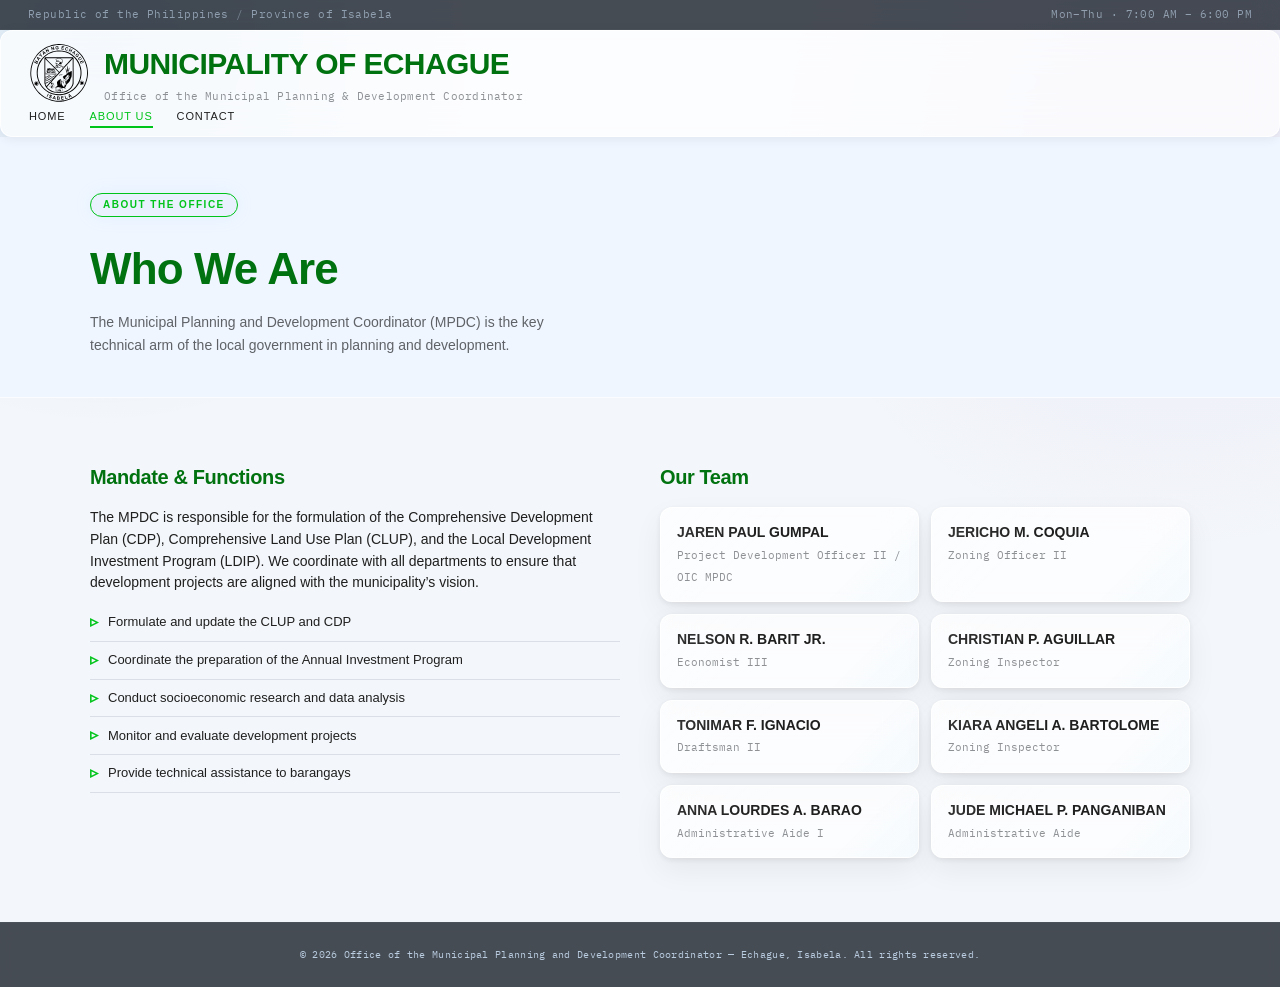
==== aboutus.html @ 360e793a "Add files via upload" ====
<!-- aboutus.html -->
<!DOCTYPE html>
<html lang="en">
<head>
  <meta charset="UTF-8" />
  <meta name="viewport" content="width=device-width, initial-scale=1.0" />
  <title>MPDC · About Us</title>
  <link rel="stylesheet" href="style.css" />
  <link rel="preconnect" href="https://fonts.googleapis.com" />
  <link rel="preconnect" href="https://fonts.gstatic.com" crossorigin />
  <link href="https://fonts.googleapis.com/css2?family=Space+Grotesk:wght@400;500;600;700&family=Source+Serif+4:opsz,wght@8..60,400;8..60,500;8..60,600&family=IBM+Plex+Mono:wght@400;500&display=swap" rel="stylesheet" />
</head>
<body>
  <header class="topbar">
    <span>Republic of the Philippines <span class="mono">/</span> Province of Isabela</span>
    <span>Mon–Thu · 7:00 AM – 6:00 PM</span>
  </header>

  <nav class="mainnav">
    <div class="brand"><img src="logo.svg" class="my-image" alt=""></img>
      <div class="brand-text">
        <div class="name">MUNICIPALITY OF ECHAGUE</div>
        <div class="sub">Office of the Municipal Planning & Development Coordinator</div>
      </div>
    </div>
    <ul>
      <li><a href="home.html">Home</a></li>
      <li><a href="aboutus.html" class="active">About Us</a></li>
      <li><a href="contactus.html">Contact</a></li>
    </ul>
  </nav>

  <section class="page-header">
    <div class="section-inner">
      <span class="eyebrow">About the Office</span>
      <h1>Who We Are</h1>
      <p class="lead">The Municipal Planning and Development Coordinator (MPDC) is the key technical arm of the local government in planning and development.</p>
    </div>
  </section>

  <section>
    <div class="section-inner about-grid">
      <div>
        <h2>Mandate &amp; Functions</h2>
        <p>The MPDC is responsible for the formulation of the Comprehensive Development Plan (CDP), Comprehensive Land Use Plan (CLUP), and the Local Development Investment Program (LDIP). We coordinate with all departments to ensure that development projects are aligned with the municipality’s vision.</p>
        <ul class="function-list">
          <li>Formulate and update the CLUP and CDP</li>
          <li>Coordinate the preparation of the Annual Investment Program</li>
          <li>Conduct socioeconomic research and data analysis</li>
          <li>Monitor and evaluate development projects</li>
          <li>Provide technical assistance to barangays</li>
        </ul>
      </div>
      <div>
        <h2>Our Team</h2>
        <div class="team-grid">
          <div class="team-card"><span class="team-name">JAREN PAUL GUMPAL</span><span class="team-role">Project Development Officer II / OIC MPDC</span></div>
          <div class="team-card"><span class="team-name">JERICHO M. COQUIA</span><span class="team-role">Zoning Officer II</span></div>
          <div class="team-card"><span class="team-name">NELSON R. BARIT JR.</span><span class="team-role">Economist III</span></div>
          <div class="team-card"><span class="team-name">CHRISTIAN P. AGUILLAR</span><span class="team-role">Zoning Inspector</span></div>
          <div class="team-card"><span class="team-name">TONIMAR F. IGNACIO</span><span class="team-role">Draftsman II</span></div>
          <div class="team-card"><span class="team-name">KIARA ANGELI A. BARTOLOME</span><span class="team-role">Zoning Inspector</span></div>
          <div class="team-card"><span class="team-name">ANNA LOURDES A. BARAO</span><span class="team-role">Administrative Aide I</span></div>
          <div class="team-card"><span class="team-name">JUDE MICHAEL P. PANGANIBAN</span><span class="team-role">Administrative Aide</span></div>  
        </div>
      </div>
    </div>
  </section>

  <footer>© 2026 Office of the Municipal Planning and Development Coordinator — Echague, Isabela. All rights reserved.</footer>
</body>
</html>
---- style.css ----
/* style.css — minimalist cool blue-gray & black scheme */
:root {
  --navy: #00720f;
  --primary: #00c41a;
  --primary-light: #f0f6ff;
  --paper: #f3f6fa;
  --card: rgba(255, 255, 255, 0.78);
  --ink: #1f1f1f;
  --gray: #5f6368;
  --gray-light: #d9dee7;
  --grid: #dfe5ed;
  --gold: #6cd43b;
  --radius: 12px;
  --shadow: 0 2px 6px rgba(0, 0, 0, 0.08), 0 12px 30px rgba(0, 0, 0, 0.06);
  --glass-border: 1px solid rgba(255, 255, 255, 0.72);
  --glass-bg: rgba(255, 255, 255, 0.78);
  --glass-blur: blur(18px);

  /* Adjustable text scale */
  --text-scale: 1;
  --body-size: calc(14px * var(--text-scale));
  --small-size: calc(11px * var(--text-scale));
  --heading-scale: var(--text-scale);
}

* {
  box-sizing: border-box;
  margin: 0;
  padding: 0;
}

html {
  scroll-behavior: smooth;
}

body {
  background:
    radial-gradient(circle at 8% 5%, rgba(0, 120, 212, 0.10), transparent 25%),
    radial-gradient(circle at 92% 15%, rgba(140, 90, 220, 0.08), transparent 28%),
    var(--paper);
  color: var(--ink);
  font-family: 'Segoe UI Variable', 'Segoe UI', -apple-system, BlinkMacSystemFont, Roboto, Arial, sans-serif;
  font-size: var(--body-size);
  line-height: 1.55;
  font-weight: 400;
  transition: background 0.25s, color 0.25s;
  -webkit-font-smoothing: antialiased;
  -moz-osx-font-smoothing: grayscale;
}

/* --- dark mode (toggle ready) --- */
@media (prefers-color-scheme: dark) {
  :root {
    --navy: #202020;
    --primary: #60cdff;
    --primary-light: #252525;
    --paper: #202020;
    --card: rgba(45, 45, 45, 0.82);
    --ink: #f5f5f5;
    --gray: #c8c8c8;
    --gray-light: #454545;
    --grid: #444;
    --gold: #60cdff;
    --shadow: 0 2px 8px rgba(0, 0, 0, 0.35), 0 14px 32px rgba(0, 0, 0, 0.25);
  }
}

h1,
h2,
h3,
.eyebrow,
nav a,
.title-block,
.stat-num,
button,
.name,
.tag {
  font-family: 'Inter', -apple-system, BlinkMacSystemFont, 'Segoe UI', Roboto, sans-serif;
  font-weight: 600;
  letter-spacing: -0.02em;
}

.mono {
  font-family: 'IBM Plex Mono', 'Fira Code', monospace;
}

/* --- topbar --- */
.topbar {
  background: rgba(3, 10, 20, 0.72);
  color: #b9cce0;
  backdrop-filter: blur(12px);
  -webkit-backdrop-filter: blur(12px);
  padding: 6px 28px;
  display: flex;
  justify-content: space-between;
  align-items: center;
  font-family: 'IBM Plex Mono', monospace;
  font-size: 10px;
  letter-spacing: 0.04em;
  border-bottom: 1px solid rgba(255, 255, 255, 0.03);
}
.topbar span {
  opacity: 0.65;
}

/* --- nav --- */
.mainnav {
  background: rgba(7, 17, 31, 0.62);
  border-bottom: var(--glass-border);
  backdrop-filter: var(--glass-blur);
  -webkit-backdrop-filter: var(--glass-blur);
  position: sticky;
  top: 0;
  z-index: 50;
  display: flex;
  align-items: center;
  justify-content: space-between;
  padding: 10px 28px;
  flex-wrap: wrap;
  backdrop-filter: blur(10px);
  background: rgba(240, 243, 247, 0.85);
}
@media (prefers-color-scheme: dark) {
  .mainnav {
    background: rgba(17, 24, 31, 0.88);
  }
}
.brand {
  display: flex;
  align-items: center;
  gap: 14px;
}
.seal {
  width: 42px;
  height: 42px;
  border-radius: 50%;
  background: var(--card);
  border: 2px solid var(--primary);
  display: flex;
  align-items: center;
  justify-content: center;
  font-weight: 600;
  color: var(--primary);
  font-size: 12px;
  flex-shrink: 0;
  transition: transform 0.2s;
}
.seal:hover {
  transform: scale(1.04);
}
.brand-text .name {
  font-weight: 600;
  font-size: 30px;
  color: var(--navy);
  letter-spacing: -0.02em;
}
.brand-text .sub {
  font-size: 24px;
  color: var(--gray);
  font-family: 'IBM Plex Mono', monospace;
  opacity: 0.7;
  letter-spacing: 0.02em;
}
.mainnav ul {
  list-style: none;
  display: flex;
  gap: 24px;
  margin: 0;
  padding: 0;
}
.mainnav a {
  text-decoration: none;
  color: var(--ink);
  font-size: 11px;
  font-weight: 500;
  text-transform: uppercase;
  letter-spacing: 0.08em;
  padding-bottom: 4px;
  border-bottom: 2px solid transparent;
  transition: border-color 0.2s, color 0.2s;
}
.mainnav a:hover,
.mainnav a.active {
  border-color: var(--primary);
  color: var(--primary);
}

/* --- hero --- */
.hero {
  position: relative;
  padding: 72px 28px 56px;
  overflow: hidden;
  border-bottom: var(--glass-border);
}
.grid-bg {
  position: absolute;
  inset: 0;
  background-image: linear-gradient(var(--grid) 1px, transparent 1px),
    linear-gradient(90deg, var(--grid) 1px, transparent 1px);
  background-size: 40px 40px;
  background-position: -1px -1px;
  opacity: 0.08;
  mask-image: radial-gradient(ellipse at 30% 50%, black 30%, transparent 80%);
}
.hero-inner {
  position: relative;
  max-width: 1100px;
  margin: 0 auto;
}
.eyebrow {
  display: inline-block;
  font-size: 10px;
  letter-spacing: 0.15em;
  text-transform: uppercase;
  color: var(--primary);
  font-weight: 600;
  border: 1px solid var(--primary);
  padding: 3px 12px;
  border-radius: 40px;
  margin-bottom: 18px;
  background: rgba(74, 144, 217, 0.05);
}
.hero h1 {
  font-size: clamp(32px, 5vw, 52px);
  color: var(--ink);
  margin: 0 0 12px;
  line-height: 1.06;
  font-weight: 700;
  max-width: 18ch;
  letter-spacing: -0.03em;
}
.hero p.lead {
  max-width: 60ch;
  font-size: 17px;
  color: var(--gray);
  margin: 0 0 32px;
  font-weight: 400;
}
.title-block {
  margin-top: 14px;
  border: 1px solid var(--gray-light);
  background: var(--card);
  max-width: 640px;
  font-family: 'IBM Plex Mono', monospace;
  font-size: 11px;
  border-radius: var(--radius);
  overflow: hidden;
  box-shadow: var(--shadow);
  backdrop-filter: var(--glass-blur);
  -webkit-backdrop-filter: var(--glass-blur);
}
.tb-row {
  display: grid;
  grid-template-columns: repeat(4, 1fr);
  border-bottom: var(--glass-border);
}
.tb-row:last-child {
  border-bottom: none;
}
.tb-cell {
  padding: 8px 12px;
  border-right: 1px solid var(--gray-light);
}
.tb-cell:last-child {
  border-right: none;
}
.tb-label {
  display: block;
  font-size: 8px;
  color: var(--gray);
  text-transform: uppercase;
  letter-spacing: 0.08em;
  margin-bottom: 3px;
  opacity: 0.6;
}
.tb-value {
  color: var(--ink);
  font-weight: 600;
}
.tb-full {
  grid-template-columns: 1fr;
}

/* --- sections --- */
section {
  padding: 64px 28px;
}
.section-inner {
  max-width: 1100px;
  margin: 0 auto;
}
.section-head {
  display: flex;
  justify-content: space-between;
  align-items: flex-end;
  gap: 24px;
  margin-bottom: 36px;
  flex-wrap: wrap;
  border-bottom: 1px solid var(--gray-light);
  padding-bottom: 14px;
}
.section-head .num {
  font-family: 'IBM Plex Mono', monospace;
  color: var(--primary);
  font-size: 11px;
  margin-bottom: 4px;
  display: block;
  opacity: 0.6;
}
.section-head h2 {
  font-size: 26px;
  color: var(--ink);
  margin: 0;
  font-weight: 700;
  letter-spacing: -0.02em;
}
.section-head .desc {
  font-size: 12px;
  color: var(--gray);
  max-width: 40ch;
  font-family: 'IBM Plex Mono', monospace;
  opacity: 0.7;
}
section:nth-of-type(even) {
  background: rgba(255, 255, 255, 0.025);
}

/* --- announcements --- */
.ann-grid {
  display: grid;
  grid-template-columns: repeat(auto-fill, minmax(280px, 1fr));
  gap: 20px;
}
.ann-card {
  background: var(--glass-bg);
  border: var(--glass-border);
  backdrop-filter: var(--glass-blur);
  -webkit-backdrop-filter: var(--glass-blur);
  border-left: 3px solid var(--primary);
  padding: 20px;
  border-radius: var(--radius);
  transition: transform 0.2s, box-shadow 0.2s;
  box-shadow: var(--shadow);
  backdrop-filter: var(--glass-blur);
  -webkit-backdrop-filter: var(--glass-blur);
}
.ann-card:hover {
  transform: translateY(-3px);
  box-shadow: 0 16px 28px -8px rgba(0, 0, 0, 0.06);
}
.ann-card .date {
  font-family: 'IBM Plex Mono', monospace;
  font-size: 10px;
  color: var(--primary);
  text-transform: uppercase;
  letter-spacing: 0.05em;
  font-weight: 500;
}
.ann-card h3 {
  font-size: 16px;
  color: var(--ink);
  margin: 8px 0 6px;
  font-weight: 600;
}
.ann-card p {
  font-size: 13px;
  color: var(--gray);
  margin: 0;
}

/* --- documents table --- */
.doc-index {
  width: 100%;
  border-collapse: collapse;
  background: var(--glass-bg);
  border: var(--glass-border);
  backdrop-filter: var(--glass-blur);
  -webkit-backdrop-filter: var(--glass-blur);
  font-size: 13px;
  border-radius: var(--radius);
  overflow: hidden;
  box-shadow: var(--shadow);
  backdrop-filter: var(--glass-blur);
  -webkit-backdrop-filter: var(--glass-blur);
}
.doc-index thead th {
  background: rgba(5, 15, 28, 0.78);
  color: #eef7ff;
  text-align: left;
  padding: 10px 14px;
  font-family: 'IBM Plex Mono', monospace;
  font-size: 10px;
  text-transform: uppercase;
  letter-spacing: 0.06em;
  font-weight: 500;
}
.doc-index td {
  padding: 12px 14px;
  border-top: 1px solid var(--gray-light);
  vertical-align: middle;
}
.doc-index tr:hover td {
  background: rgba(74, 144, 217, 0.03);
}
.filecode {
  font-family: 'IBM Plex Mono', monospace;
  color: var(--primary);
  font-size: 11px;
  font-weight: 500;
}
.dl-link {
  color: var(--primary);
  text-decoration: none;
  font-family: 'IBM Plex Mono', monospace;
  font-size: 11px;
  font-weight: 500;
  border-bottom: 1.5px dotted var(--primary);
  transition: color 0.15s, border-color 0.15s;
}
.dl-link:hover {
  color: var(--gold);
  border-color: var(--gold);
}

/* --- stats --- */
.stat-grid {
  display: grid;
  grid-template-columns: repeat(auto-fit, minmax(180px, 1fr));
  gap: 1px;
  background: var(--gray-light);
  border: 1px solid var(--gray-light);
  border-radius: var(--radius);
  overflow: hidden;
}
.stat-card {
  background: var(--glass-bg);
  padding: 24px 20px;
  backdrop-filter: var(--glass-blur);
  -webkit-backdrop-filter: var(--glass-blur);
  transition: background 0.2s;
}
.stat-card:hover {
  background: rgba(74, 144, 217, 0.02);
}
.stat-label {
  font-family: 'IBM Plex Mono', monospace;
  font-size: 10px;
  text-transform: uppercase;
  letter-spacing: 0.06em;
  color: var(--gray);
  opacity: 0.7;
}
.stat-num {
  font-size: 30px;
  font-weight: 700;
  color: var(--navy);
  margin: 6px 0 2px;
  letter-spacing: -0.02em;
}
.stat-note {
  font-size: 11px;
  color: var(--gray);
  opacity: 0.7;
}
.chart-placeholder {
  margin-top: 24px;
  border: 1.5px dashed var(--gray-light);
  background: var(--card);
  padding: 48px 20px;
  text-align: center;
  color: var(--gray);
  font-family: 'IBM Plex Mono', monospace;
  font-size: 12px;
  border-radius: var(--radius);
  transition: border-color 0.2s;
}
.chart-placeholder:hover {
  border-color: var(--primary);
}

/* --- programs --- */
.prog-list {
  display: flex;
  flex-direction: column;
  gap: 0;
  border-top: 1px solid var(--gray-light);
}
.prog-row {
  display: grid;
  grid-template-columns: 90px 1fr 120px;
  gap: 20px;
  padding: 18px 0;
  border-bottom: 1px solid var(--gray-light);
  align-items: start;
  transition: background 0.15s;
}
.prog-row:hover {
  background: rgba(74, 144, 217, 0.02);
}
.prog-row .code {
  font-family: 'IBM Plex Mono', monospace;
  color: var(--primary);
  font-size: 12px;
  padding-top: 2px;
  font-weight: 500;
}
.prog-row h3 {
  margin: 0 0 4px;
  font-size: 16px;
  color: var(--ink);
  font-weight: 600;
}
.prog-row p {
  margin: 0;
  font-size: 13px;
  color: var(--gray);
}
.tag {
  justify-self: start;
  font-size: 9px;
  text-transform: uppercase;
  letter-spacing: 0.06em;
  padding: 3px 10px;
  border: 1px solid var(--primary);
  color: var(--primary);
  height: fit-content;
  border-radius: 40px;
  background: rgba(74, 144, 217, 0.04);
  font-weight: 500;
}

/* --- contact --- */
.contact-grid {
  display: grid;
  grid-template-columns: 1.2fr 1fr;
  gap: 40px;
}
.info-block {
  border-left: 3px solid var(--primary);
  padding-left: 16px;
  margin-bottom: 20px;
}
.info-block .lbl {
  font-family: 'IBM Plex Mono', monospace;
  font-size: 10px;
  text-transform: uppercase;
  letter-spacing: 0.06em;
  color: var(--gray);
  display: block;
  margin-bottom: 3px;
  opacity: 0.7;
}
.info-block .val {
  font-size: 15px;
  color: var(--navy);
  font-weight: 500;
}
.map-placeholder {
  border: 1.5px dashed var(--gray-light);
  background: var(--card);
  min-height: 200px;
  display: flex;
  align-items: center;
  justify-content: center;
  color: var(--gray);
  font-family: 'IBM Plex Mono', monospace;
  font-size: 12px;
  text-align: center;
  padding: 20px;
  border-radius: var(--radius);
  transition: border-color 0.2s;
}
.map-placeholder:hover {
  border-color: var(--primary);
}

footer {
  background: rgba(3, 10, 20, 0.72);
  color: #b9cce0;
  backdrop-filter: blur(12px);
  -webkit-backdrop-filter: blur(12px);
  padding: 24px 28px;
  text-align: center;
  font-family: 'IBM Plex Mono', monospace;
  font-size: 10px;
  letter-spacing: 0.03em;
  border-top: 1px solid rgba(255, 255, 255, 0.03);
}

/* --- about page --- */
.page-header {
  padding: 56px 28px 40px;
  background: var(--primary-light);
  border-bottom: var(--glass-border);
}
.page-header h1 {
  font-size: clamp(28px, 4vw, 44px);
  color: var(--navy);
  margin: 0 0 8px;
  font-weight: 700;
  letter-spacing: -0.02em;
}
.page-header .lead {
  max-width: 60ch;
  font-size: 17px;
  color: var(--gray);
}
.about-grid {
  display: grid;
  grid-template-columns: 1fr 1fr;
  gap: 40px;
}
.about-grid h2 {
  color: var(--navy);
  margin-top: 0;
  margin-bottom: 14px;
  font-weight: 700;
  font-size: 20px;
}
.function-list {
  list-style: none;
  padding: 0;
  margin-top: 10px;
}
.function-list li {
  padding: 6px 0;
  border-bottom: 1px solid var(--gray-light);
  font-size: 13px;
  display: flex;
  gap: 10px;
  align-items: center;
}
.function-list li::before {
  content: "▹";
  color: var(--primary);
  font-weight: bold;
  font-size: 16px;
}
.team-grid {
  display: grid;
  grid-template-columns: 1fr 1fr;
  gap: 12px;
}
.team-card {
  background: var(--card);
  padding: 14px 16px;
  border: 1px solid var(--gray-light);
  border-radius: var(--radius);
  transition: transform 0.15s, box-shadow 0.15s;
}
.team-card:hover {
  transform: translateY(-2px);
  box-shadow: var(--shadow);
  backdrop-filter: var(--glass-blur);
  -webkit-backdrop-filter: var(--glass-blur);
}
.team-name {
  display: block;
  font-weight: 600;
  color: var(--ink);
  font-size: 14px;
}
.team-role {
  font-size: 11px;
  color: var(--gray);
  font-family: 'IBM Plex Mono', monospace;
  opacity: 0.7;
}

/* --- responsive --- */
@media (max-width: 760px) {
  .mainnav ul {
    display: none;
  }
  .contact-grid,
  .about-grid {
    grid-template-columns: 1fr;
  }
  .prog-row {
    grid-template-columns: 1fr;
    gap: 4px;
  }
  .tb-row {
    grid-template-columns: 1fr 1fr;
  }
  .team-grid {
    grid-template-columns: 1fr;
  }
  .hero {
    padding: 48px 20px 40px;
  }
  .section-head {
    flex-direction: column;
    align-items: flex-start;
  }
}
/* --- glassmorphism enhancements --- */
.topbar,
.mainnav,
.title-block,
.ann-card,
.doc-index,
.stat-grid,
.stat-card,
.chart-placeholder,
.map-placeholder,
.team-card {
  position: relative;
  overflow: hidden;
}

.ann-card::before,
.title-block::before,
.stat-card::before,
.team-card::before {
  content: "";
  position: absolute;
  inset: 0;
  background: linear-gradient(
    135deg,
    rgba(255,255,255,0.12),
    transparent 38%,
    transparent 70%,
    rgba(103,199,255,0.05)
  );
  pointer-events: none;
}

.ann-card:hover,
.team-card:hover,
.stat-card:hover {
  border-color: rgba(103, 199, 255, 0.34);
  box-shadow:
    0 20px 55px rgba(0, 0, 0, 0.32),
    0 0 28px rgba(103, 199, 255, 0.08);
}

.seal {
  background: rgba(255,255,255,0.08);
  box-shadow: 0 0 24px rgba(103,199,255,0.14);
  backdrop-filter: blur(12px);
  -webkit-backdrop-filter: blur(12px);
}

.eyebrow,
.tag {
  box-shadow: 0 0 18px rgba(103,199,255,0.10);
}

input,
select,
textarea {
  background: rgba(255,255,255,0.06);
  color: var(--ink);
  border: var(--glass-border);
  backdrop-filter: blur(12px);
  -webkit-backdrop-filter: blur(12px);
}

::selection {
  background: rgba(103,199,255,0.28);
  color: white;
}


/* --- Windows 11 / Fluent-inspired text controls --- */
html {
  font-size: calc(16px * var(--text-scale));
}

body,
button,
input,
select,
textarea {
  font-family: 'Segoe UI Variable', 'Segoe UI', -apple-system, BlinkMacSystemFont, Roboto, Arial, sans-serif;
}

p, li, td, th, label, input, select, textarea, button {
  font-size: inherit;
}

.hero h1 {
  font-size: clamp(34px, calc(4.5vw * var(--heading-scale)), 54px);
  line-height: 1.12;
  color: var(--ink);
}

.section-head h2 {
  font-size: clamp(24px, calc(2.2vw * var(--heading-scale)), 32px);
  line-height: 1.2;
  color: var(--ink);
}

.ann-card h3,
.prog-row h3 {
  font-size: calc(16px * var(--text-scale));
  line-height: 1.35;
}

.ann-card p,
.prog-row p,
.page-header .lead,
.hero p.lead {
  font-size: calc(14px * var(--text-scale));
  line-height: 1.65;
  color: var(--gray);
}

.tb-label,
.stat-label,
.filecode,
.dl-link,
.prog-row .code,
.tag,
.topbar,
.brand-text .sub {
  font-size: calc(11px * var(--text-scale));
}

.tb-value,
.stat-num,
.info-block .val,
.team-name {
  color: var(--ink);
}

/* Fluent-style controls */
button,
.dl-link,
.mainnav a {
  min-height: 36px;
}

button {
  border-radius: 8px;
  border: 1px solid rgba(0, 0, 0, 0.08);
  transition: transform 0.12s ease, box-shadow 0.12s ease, background 0.12s ease;
}

button:hover {
  box-shadow: 0 4px 12px rgba(0, 0, 0, 0.12);
}

button:active {
  transform: scale(0.98);
}

input,
select,
textarea {
  min-height: 38px;
  border-radius: 7px;
  border: 1px solid #c9ced6;
  background: rgba(255, 255, 255, 0.90);
  color: #1f1f1f;
  padding: 8px 11px;
  outline: none;
}

input:focus,
select:focus,
textarea:focus {
  border-color: #0067c0;
  box-shadow: 0 0 0 2px rgba(0, 103, 192, 0.18);
}

@media (prefers-color-scheme: dark) {
  input,
  select,
  textarea {
    background: rgba(30, 30, 30, 0.90);
    color: #f5f5f5;
    border-color: #555;
  }

  input:focus,
  select:focus,
  textarea:focus {
    border-color: #60cdff;
    box-shadow: 0 0 0 2px rgba(96, 205, 255, 0.18);
  }
}

/* Windows 11 rounded Fluent surfaces */
.mainnav,
.title-block,
.ann-card,
.doc-index,
.stat-grid,
.stat-card,
.chart-placeholder,
.map-placeholder,
.team-card {
  border-radius: 12px;
  box-shadow: var(--shadow);
  backdrop-filter: blur(18px);
  -webkit-backdrop-filter: blur(18px);
}

.mainnav {
  background: rgba(255, 255, 255, 0.72);
  border: 1px solid rgba(255, 255, 255, 0.78);
  box-shadow: 0 2px 12px rgba(0, 0, 0, 0.07);
}

@media (prefers-color-scheme: dark) {
  .mainnav {
    background: rgba(32, 32, 32, 0.78);
    border-color: rgba(255, 255, 255, 0.08);
  }
}

.ann-card,
.team-card,
.stat-card,
.title-block,
.chart-placeholder,
.map-placeholder {
  background: rgba(255, 255, 255, 0.72);
  border: 1px solid rgba(255, 255, 255, 0.78);
}

@media (prefers-color-scheme: dark) {
  .ann-card,
  .team-card,
  .stat-card,
  .title-block,
  .chart-placeholder,
  .map-placeholder {
    background: rgba(45, 45, 45, 0.82);
    border-color: rgba(255, 255, 255, 0.08);
  }
}

.ann-card:hover,
.team-card:hover,
.stat-card:hover {
  transform: translateY(-2px);
  border-color: rgba(0, 103, 192, 0.25);
  box-shadow: 0 8px 24px rgba(0, 0, 0, 0.12);
}

/* Optional user-adjustable font-size classes */
.text-small {
  --text-scale: 0.90;
}

.text-normal {
  --text-scale: 1;
}

.text-large {
  --text-scale: 1.12;
}

.text-xlarge {
  --text-scale: 1.25;
}

/* Accessibility: respect reduced motion */
@media (prefers-reduced-motion: reduce) {
  *,
  *::before,
  *::after {
    scroll-behavior: auto !important;
    transition-duration: 0.01ms !important;
    animation-duration: 0.01ms !important;
  }
}

.my-image {
    max-width: 5%;
    height: auto;
}
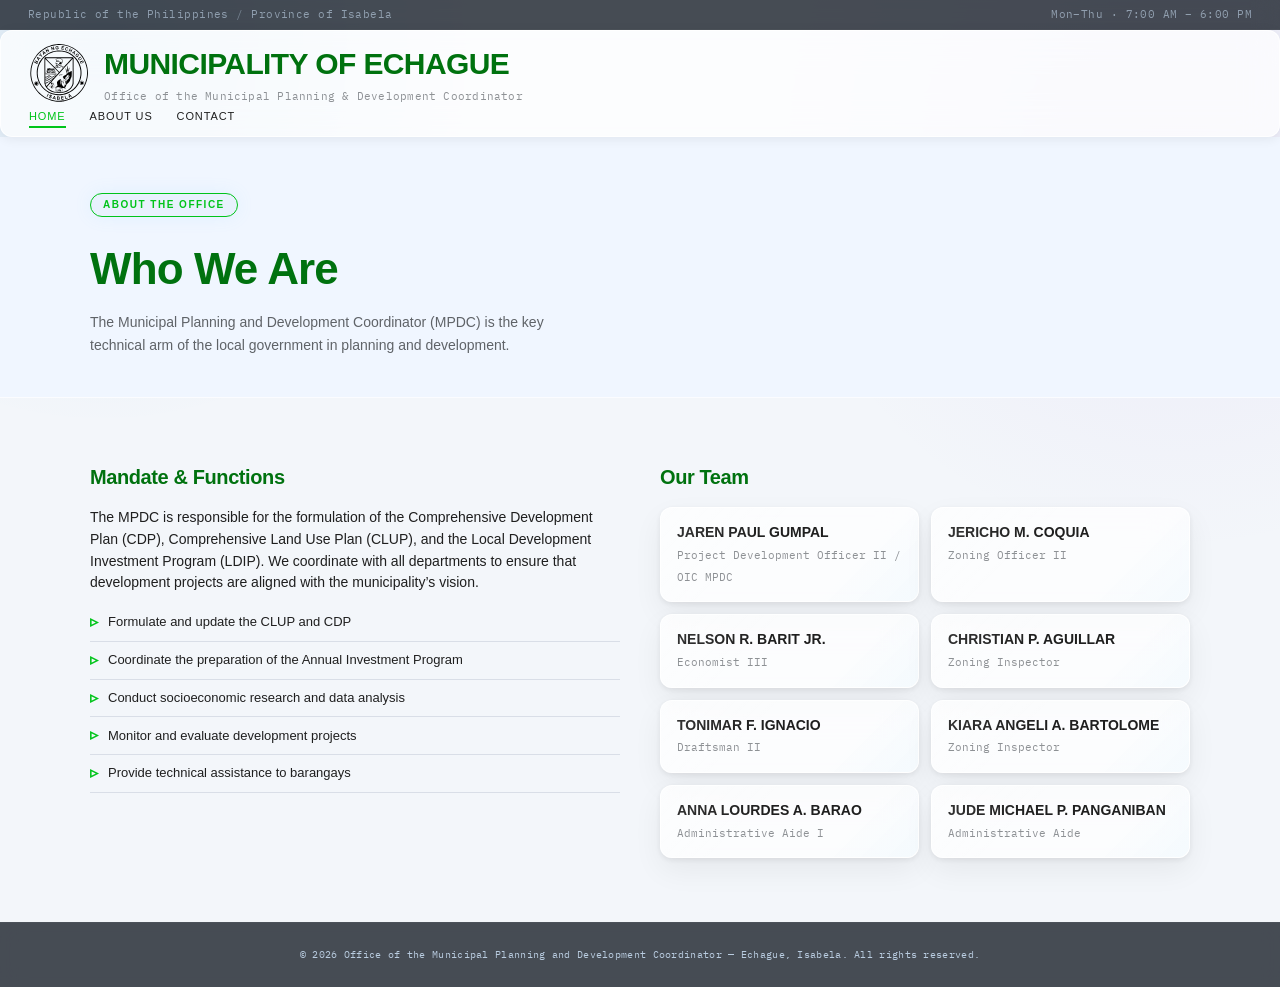
==== commit 9c0b87f7: "Update aboutus.html" ====
--- a/aboutus.html
+++ b/aboutus.html
@@ -1,10 +1,10 @@
-<!-- aboutus.html -->
+<!-- home.html --> 
 <!DOCTYPE html>
 <html lang="en">
 <head>
   <meta charset="UTF-8" />
   <meta name="viewport" content="width=device-width, initial-scale=1.0" />
-  <title>MPDC · About Us</title>
+  <title>MPDC · Home</title>
   <link rel="stylesheet" href="style.css" />
   <link rel="preconnect" href="https://fonts.googleapis.com" />
   <link rel="preconnect" href="https://fonts.gstatic.com" crossorigin />
@@ -17,15 +17,18 @@
   </header>
 
   <nav class="mainnav">
-    <div class="brand"><img src="logo.svg" class="my-image" alt=""></img>
+    <div class="brand">
+      <img src="logo.svg" class="my-image" alt="Logo" />
       <div class="brand-text">
         <div class="name">MUNICIPALITY OF ECHAGUE</div>
         <div class="sub">Office of the Municipal Planning & Development Coordinator</div>
       </div>
     </div>
-    <ul>
-      <li><a href="home.html">Home</a></li>
-      <li><a href="aboutus.html" class="active">About Us</a></li>
+    <!-- Mobile hamburger button -->
+    <button class="menu-toggle" aria-label="Toggle navigation">☰</button>
+    <ul class="nav-links">
+      <li><a href="home.html" class="active">Home</a></li>
+      <li><a href="aboutus.html">About Us</a></li>
       <li><a href="contactus.html">Contact</a></li>
     </ul>
   </nav>
@@ -69,4 +72,4 @@
 
   <footer>© 2026 Office of the Municipal Planning and Development Coordinator — Echague, Isabela. All rights reserved.</footer>
 </body>
-</html>+</html>
--- a/style.css
+++ b/style.css
@@ -970,6 +970,64 @@
 }
 
 .my-image {
-    max-width: 5%;
+    max-width: 100%;
     height: auto;
-}+    width: min(5%, 100%);
+}
+
+/* Mobile Menu Styles */
+.menu-toggle {
+  display: none;
+  background: none;
+  border: none;
+  font-size: 28px;
+  color: var(--ink);
+  cursor: pointer;
+  padding: 4px 12px;
+}
+
+@media (max-width: 760px) {
+  .menu-toggle {
+    display: block;
+  }
+  
+  .mainnav ul {
+    display: none;
+    flex-direction: column;
+    width: 100%;
+    padding: 16px 0;
+    gap: 12px;
+  }
+  
+  .mainnav ul.open {
+    display: flex;
+  }
+  
+  .mainnav {
+    flex-wrap: wrap;
+  }
+  
+  /* Table horizontal scroll */
+  .doc-table-wrapper {
+    overflow-x: auto;
+    -webkit-overflow-scrolling: touch;
+    margin: 0 -4px;
+  }
+  
+  .doc-index {
+    min-width: 600px;
+  }
+  
+  /* Fix image */
+  .my-image {
+    max-width: 40px;
+    height: auto;
+  }
+}
+
+/* Tablet */
+@media (max-width: 1024px) and (min-width: 761px) {
+  .my-image {
+    max-width: 50px;
+  }
+}
